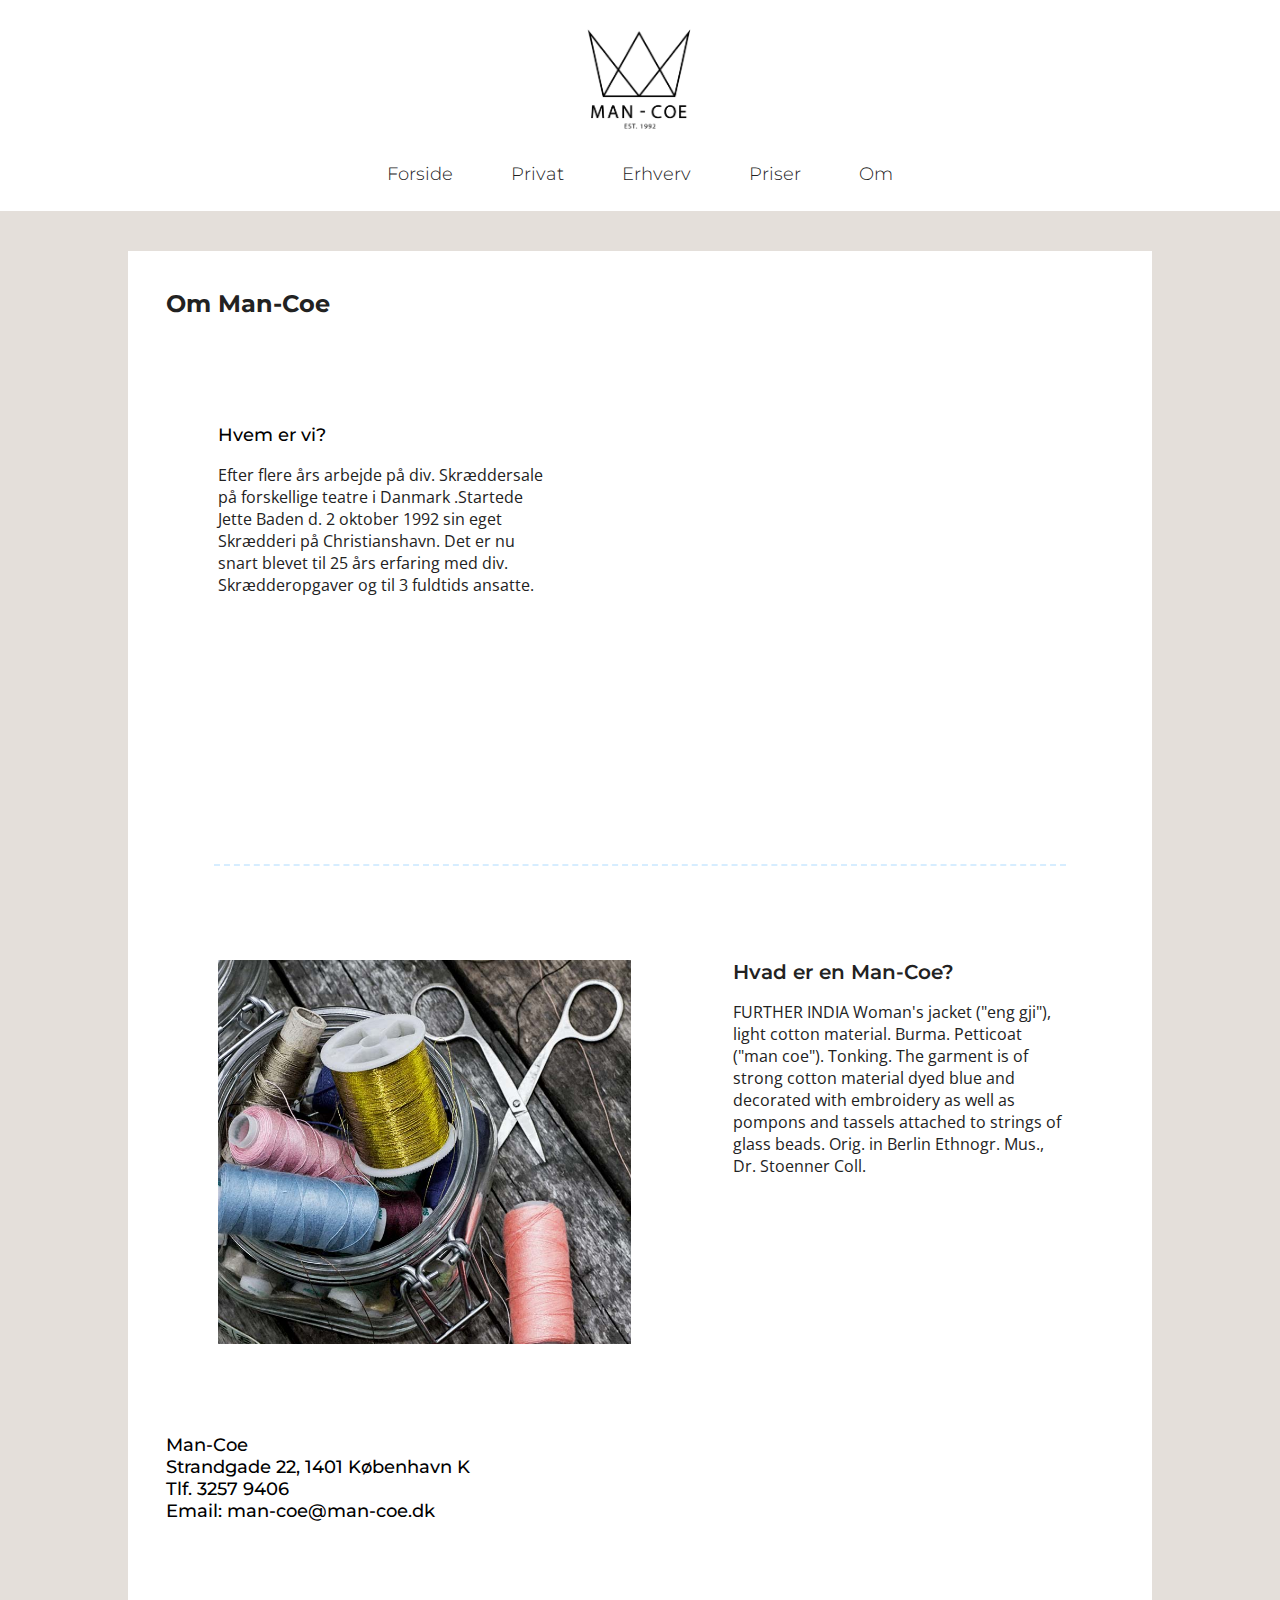
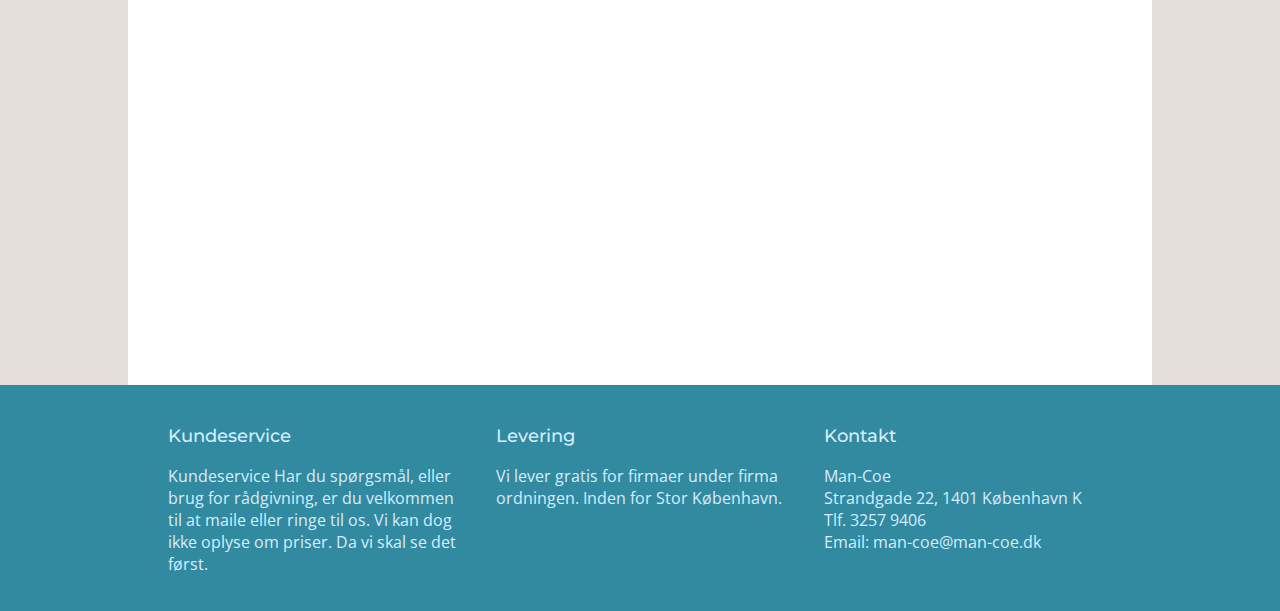
==== om-os.html @ 49dfde05 "Added robots, meta description" ====
<!DOCTYPE html>
<html lang="da">

<head>
    <meta charset="utf-8">
    <meta name="viewport" content="width=device-width, initial-scale=1.0">
    <meta name="robots" content="noindex, nofollow">
    <meta name="description" content="Man-Coe - Byens bedste skrædderi">
    <title>Man-Coe Skrædderi</title>
    <link rel="stylesheet" href="style.css">
    <link href="https://fonts.googleapis.com/css?family=Montserrat:300,300i,400,400i,500,500i,600,600i,700,700i" rel="stylesheet">
    <link href="https://fonts.googleapis.com/css?family=Open+Sans:400,400i,600,600i,700,700i,800,800i" rel="stylesheet">
</head>


<body>
    <header>
        <div class="logo">
            <a href="index.html"><img src="ikon.jpg" alt="Man-Coe" width="120vw"></a>
        </div>
        <nav>
            <a href="index.html">Forside</a>
            <a href="index.html">Privat</a>
            <a href="index.html">Erhverv</a>
            <a href="priser.html">Priser</a>
            <a href="om-os.html">Om</a>
        </nav>
    </header>
    <section id="before_content"></section>

    <section id="omcontent">
        <div class="boxcontainer_1">
            <h1>Om Man-Coe</h1>
        </div>
        <div class="boxcontainer_1">
            <div class="omtxt_1">
                <h3>Hvem er vi?</h3>
                <p>Efter flere års arbejde på div. Skræddersale på forskellige teatre i Danmark .Startede Jette Baden d. 2 oktober 1992 sin eget Skrædderi på Christianshavn. Det er nu snart blevet til 25 års erfaring med div. Skrædderopgaver og til 3 fuldtids ansatte.</p>
            </div>
            <div class="omimg_1"><iframe width="560" height="315" src="https://www.youtube.com/embed/gO3PtidBOhQ" frameborder="0" allowfullscreen></iframe></div>
            <div class="line">
                <hr>
            </div>

        </div>

        <div class="boxcontainer_2">
            <div class="omimg_2"></div>
            <div class="omtxt_2">
                <h2>Hvad er en Man-Coe?</h2>
                <p>FURTHER INDIA Woman's jacket ("eng gji"), light cotton material. Burma. Petticoat ("man coe"). Tonking. The garment is of strong cotton material dyed blue and decorated with embroidery as well as pompons and tassels attached to strings of glass beads. Orig. in Berlin Ethnogr. Mus., Dr. Stoenner Coll.</p>
            </div>


        </div>

        <div class="boxcontainer_3">
            <div class="omtxt_3">
                <h3>Man-Coe <br> Strandgade 22, 1401 København K <br> Tlf. 3257 9406 <br> Email: man-coe@man-coe.dk</h3>
            </div>
            <div class="map"><iframe src="https://www.google.com/maps/embed?pb=!1m18!1m12!1m3!1d2249.8731321265873!2d12.587482115796183!3d55.67380628053239!2m3!1f0!2f0!3f0!3m2!1i1024!2i768!4f13.1!3m3!1m2!1s0x4652533e860a59cd%3A0x6aed20529fa568bc!2sStrandgade+22%2C+1401+K%C3%B8benhavn+K!5e0!3m2!1sda!2sdk!4v1507808246568" width="100%" height="300vw" frameborder="0" style="border:0" allowfullscreen></iframe></div>



        </div>

        <div class="content_end"></div>
    </section>

    <footer>
        <div class="footer_flex">
            <div class="footer_column">
                <h3>Kundeservice</h3>
                <p>
                    Kundeservice Har du spørgsmål, eller brug for rådgivning, er du velkommen til at maile eller ringe til os. Vi kan dog ikke oplyse om priser. Da vi skal se det først.

                </p>
            </div>
            <div class="footer_column">
                <h3>Levering</h3>
                <p>
                    Vi lever gratis for firmaer under firma ordningen. Inden for Stor København.

                </p>
            </div>
            <div class="footer_column">
                <h3>Kontakt</h3>
                <p>
                    Man-Coe <br> Strandgade 22, 1401 København K <br> Tlf. 3257 9406 <br> Email: man-coe@man-coe.dk

                </p>
            </div>
        </div>
    </footer>

</body>

</html>
---- style.css ----
* {
        box-sizing: border-box;
    }

    body {
        margin: 0;
        font-size: 62.5%;
        font-family: 'Open Sans', sans-serif;
    }

    h1 {
        font-family: 'Montserrat', sans-serif;
        color: #222;
        font-size: 2.4em;
        font-weight: 700;
        margin-top: 0;
    }

    h2 {
        font-family: 'Montserrat', sans-serif;
        color: #222;
        font-size: 2.0em;
        font-weight: 600;
        margin-top: 0;
    }

    h3 {
        font-family: 'Montserrat', sans-serif;
        font-size: 1.8em;
        font-weight: 500;
        margin-top: 0;
    }

    p {
        font-family: 'Open Sans', sans-serif;
        font-size: 1.6em;
        font-weight: 400;
        margin-top: 0;
        color: #222;
    }

    .textcenter {
        /*        outline: 2px solid red;*/
        text-align: center;
        color: #fff;
        font-size: 3vw;
        font-weight: 500;
        text-shadow: 2px 2px 20px #000000;
    }

    .textcenter a {
        /*        outline: 2px solid red;*/
        text-align: center;
        color: #fff;
        font-size: 3vw;
        font-weight: 500;
        text-shadow: 2px 2px 20px #000000;
        text-decoration: none;
    }

    .logo {
        /*        background-image: url(ikon.jpg);*/
        background-position: center;
        background-repeat: no-repeat;
        background-size: contain;
        /*        position: relative;*/
        /*        width: 100vw;*/
        /*        height: 10vw;*/
        margin-bottom: 20px;
        margin-top: 20px;
        text-align: center;
    }

    nav a {
        padding: 0 20px;
    }

    header nav {
        font-size: 1.8em;
        font-weight: 300;
        text-align: center;
        word-spacing: 1vw;
        font-family: 'Montserrat', sans-serif;
        color: #222222;
        margin-bottom: 2vw;
    }

    header a {
        text-align: center;
        color: inherit;
        text-decoration: none;
    }

    header a:hover {
        color: #328aa0;
        /* PLACEHOLDER COLOR */
        text-decoration: none;
        cursor: pointer;
    }

    #content {
        background-color: #E4DFDA;
        width: 100vw;
    }

    #content_priser {
        background-color: #E4DFDA;
        width: 100vw;
    }

    .splash {
        background-image: url(splashimg.jpg);
        background-position: center;
        background-repeat: no-repeat;
        background-size: cover;
        position: relative;
        width: 100vw;
        height: 25vw;
    }

    .boxcontainer_0 {
        display: flex;
        flex-wrap: wrap;
        width: 80%;
        margin: 0 auto;
        padding-top: 20px;
        padding: 3vw;
        padding-bottom: 0;
        background-color: #fff;
    }

    .boxcontainer_1 {
        display: flex;
        flex-wrap: wrap;
        width: 80%;
        margin: 0 auto;
        background-color: #fff;
    }

    .boxcontainer_2 {
        display: flex;
        flex-wrap: wrap;
        width: 80%;
        margin: 0 auto;
        background-color: #fff;
    }

    .boxcontainer_3 {
        display: flex;
        flex-wrap: wrap;
        width: 80%;
        margin: 0 auto;
        background-color: #fff;
    }

    .boxcontainer_1,
    .boxcontainer_2,
    .boxcontainer_3 {
        padding: 3vw;
        padding-bottom: 0;
    }

    .box_0,
    .box_1,
    .box_2,
    .box_3,
    .box_4,
    .box_5 {
        background-position: center;
        background-repeat: no-repeat;
        background-size: cover;
        flex-basis: 250px;
        flex-grow: 1;
        margin-top: 0vw;
        margin-bottom: 0vw;
        margin-left: 2vw;
        margin-right: 2vw;
        height: 25vw;
    }

    .box_0 {
        background-image: url(splashimg.jpg);
        margin-top: 2vw;
    }

    .box_0_overlay_white {
        background-color: rgba(255, 255, 255, 0.1);
    }

    .box_overlay_white {
        background-color: rgba(255, 255, 255, 0.3);
    }

    .box_overlay_white:hover {
        background-color: rgba(255, 255, 255, 0.2);
    }

    .box_1 {
        background-image: url(privat2.jpg);
    }

    .box_2 {
        background-image: url(erhverv.jpg);
    }

    .box_3 {
        background-image: url(stockimg2.jpg);
    }

    .box_4 {
        background-image: url(stockimg4.jpg);
    }

    .box_5 {
        background-image: url(jette-baden.png);
    }

    .parent {
        display: flex;
        flex-direction: column;
        justify-content: center;
        height: 100%;
    }

    .inner {
        display: flex;
        flex-direction: column;
        justify-content: center;
        height: 100%;
    }

    .splashtxt {
        /*        outline: 2px solid red;*/
        text-align: center;
        font-size: 4vw;
        font-weight: 500;
        text-shadow: 2px 2px 20px #000000;
    }

    #before_content {
        background-color: #E4DFDA;
        width: 100vw;
        height: 40px;
    }

    .content_end {
        height: 40px;
        width: 80%;
        margin: 0 auto;
        background-color: #fff;
    }

    #before_footer {
        background-color: #E4DFDA;
        width: 100vw;
        height: 40px;
    }
    /*
    .before_footer_div {
        height: 100px;
        width: 80%;
        margin: 0 auto;
        background-color: #fff;
    }
*/

    .footer_column h3 {
        color: #D6EDFF;
    }

    .footer_column p {
        color: #D6EDFF;
    }

    footer {
        margin: 0 auto;
        background-color: #328AA0;
    }

    .footer_flex {
        display: flex;
        flex-direction: row;
        flex-wrap: wrap;
        width: 80%;
        margin: 0 auto;
        padding: 20px 20px;
    }

    .footer_column {
        flex-basis: 200px;
        flex-grow: 1;
        margin: 0px 20px;
        margin-top: 20px;
        padding: 0;
    }

    hr {
        border: none;
        border-top: 2px dashed;
        color: #D6EDFF;
        height: 1px;
        width: 100%;
    }

    .line {
        width: 90%;
        margin: 0 auto;
    }
    /********** KUN FOR OM OS SIDEN **********/

    #omcontent {
        background-color: #E4DFDA;
        width: 100vw;
    }

    #omcontent .boxcontainer_1 {
        display: flex;
        flex-wrap: wrap;
    }

    #omcontent .omtxt_1 {
        flex-grow: 1;
        flex-basis: 300px;
        margin: 4vw;
    }

    #omcontent p {}

    #omcontent .omimg_1 {
        flex-basis: 200;
        flex-grow: 1;
        height: 30vw;
        width: 30vw;
        margin: 4vw;
        position: relative;
    }

    #omcontent .omimg_1 iframe {
        position: absolute;
        width: 100%!important;
        height: 100%!important;
        margin: 0;
        padding: 0;
    }

    #omcontent .omimg_2 {
        background-image: url(stockimg7.jpg);
        flex-basis: 300;
        flex-grow: 1;
        background-position: center;
        background-repeat: no-repeat;
        background-size: cover;
        height: 30vw;
        width: 30vw;
        margin: 4vw;
    }

    #omcontent .omtxt_2 {
        flex-grow: 1;
        flex-basis: 300px;
        margin: 4vw;
        font-size: 1.em;
    }

    #omcontent .boxcontainer_3 {
        display: flex;
        flex-wrap: wrap;
    }

    #omcontent .omtxt_3 {
        flex-grow: 1;
        flex-basis: 100;
        font-size: 1.em;
    }

    #omcontent .map {
        flex-basis: 100;
        flex-grow: 1;
        width: 100%;
        margin: 4vw;
    }
    /********** KUN FOR PRISER SIDEN **********/

    #content_priser .boxcontainer_1 {
        display: flex;
        flex-wrap: wrap;
        width: 80%;
        margin: 0 auto;
        background-color: #fff;
        padding: 40px;
        padding-bottom: 0;
    }

    .accordion {
        flex-basis: 400px;
        flex-grow: 1;
        /*    margin-left: 40px;*/
        /*    margin-right: 40px;*/
        padding-left: 40px;
        padding-right: 40px;
        margin-top: 20px;
        margin-bottom: 20px;
        font-family: 'Open Sans', sans-serif;
        font-size: 1.4em;
        font-weight: 400;
        margin-top: 0;
    }

    button.accordion {
        background-color: #EDB179;
        color: #444;
        cursor: pointer;
        padding: 18px;
        width: 100%;
        border: none;
        text-align: left;
        outline: none;
        font-size: 15px;
        transition: 0.4s;
    }

    button.accordion.active,
    button.accordion:hover {
        background-color: #D6EDFF;
    }

    button.accordion:after {
        content: '\002B';
        color: #777;
        font-weight: bold;
        float: right;
        margin-left: 5px;
    }

    button.accordion.active:after {
        content: "\2212";
    }

    div.panel {
        padding: 0 18px;
        background-color: white;
        max-height: 0;
        overflow: hidden;
        transition: max-height 0.2s ease-out;
    }
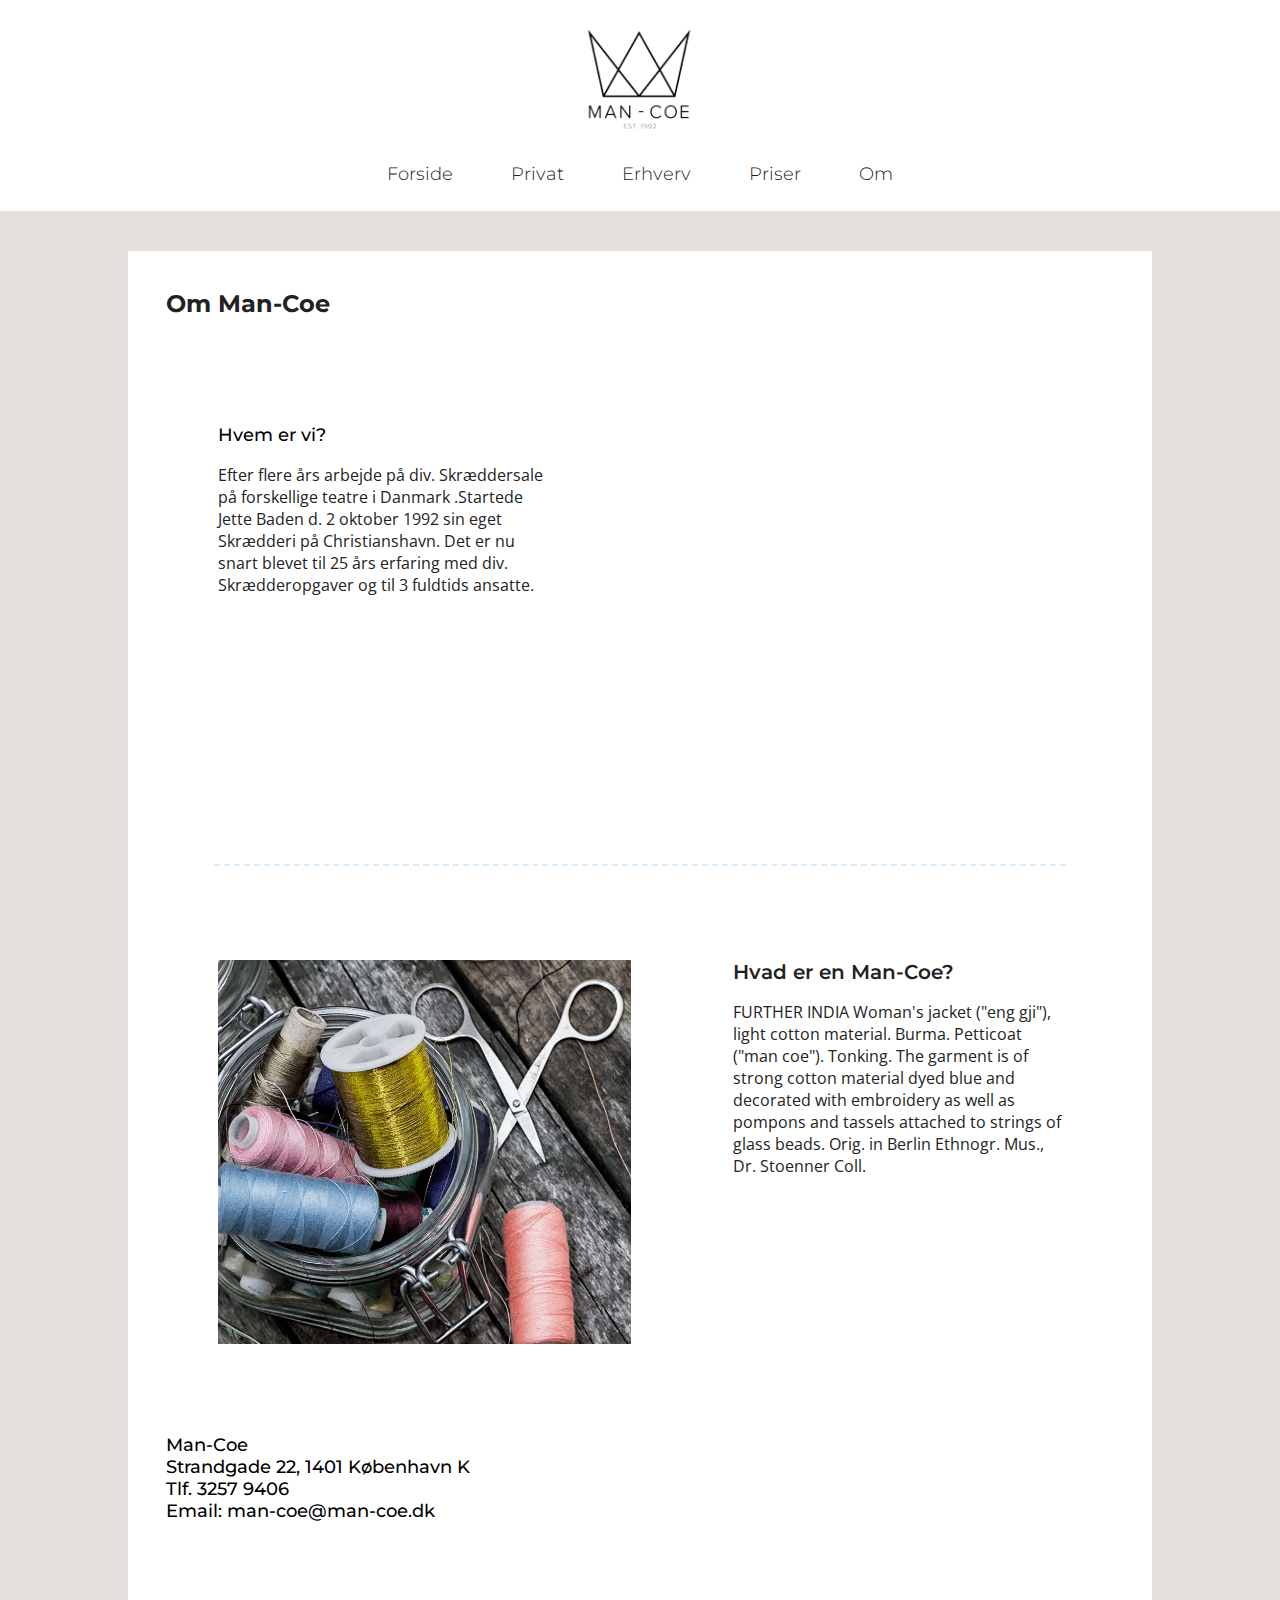
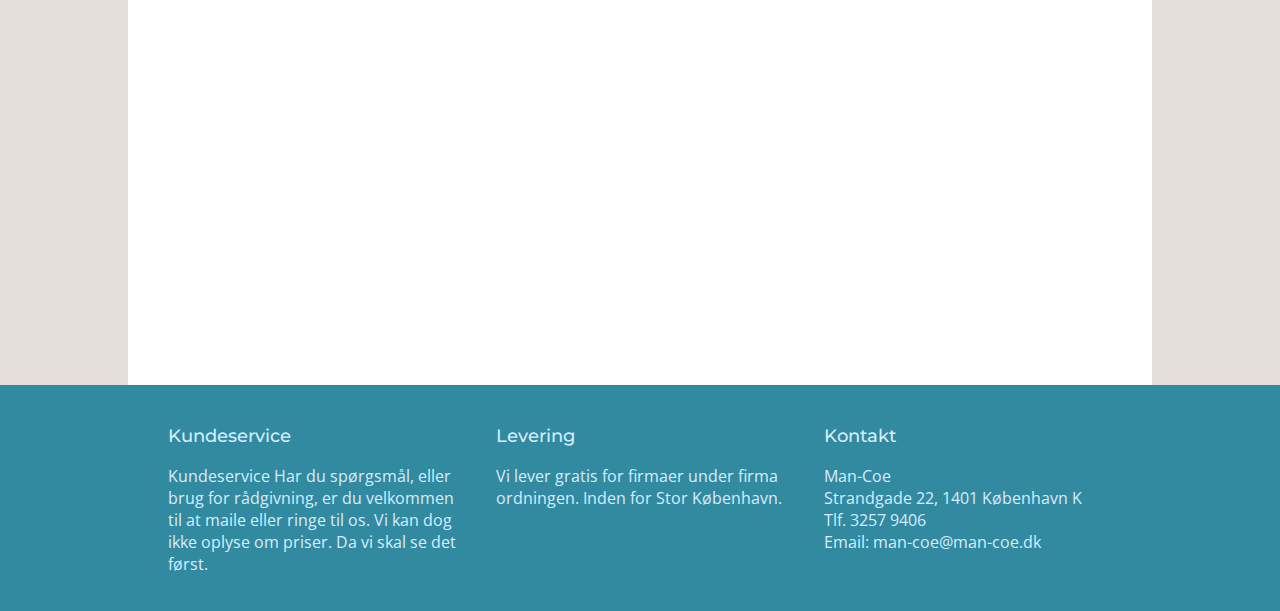
==== commit f911bd9b: "added img folder etc." ====
--- a/om-os.html
+++ b/om-os.html
@@ -16,7 +16,7 @@
 <body>
     <header>
         <div class="logo">
-            <a href="index.html"><img src="ikon.jpg" alt="Man-Coe" width="120vw"></a>
+            <a href="index.html"><img src="img/man-coe-logo.png" alt="Man-Coe" width="120vw"></a>
         </div>
         <nav>
             <a href="index.html">Forside</a>
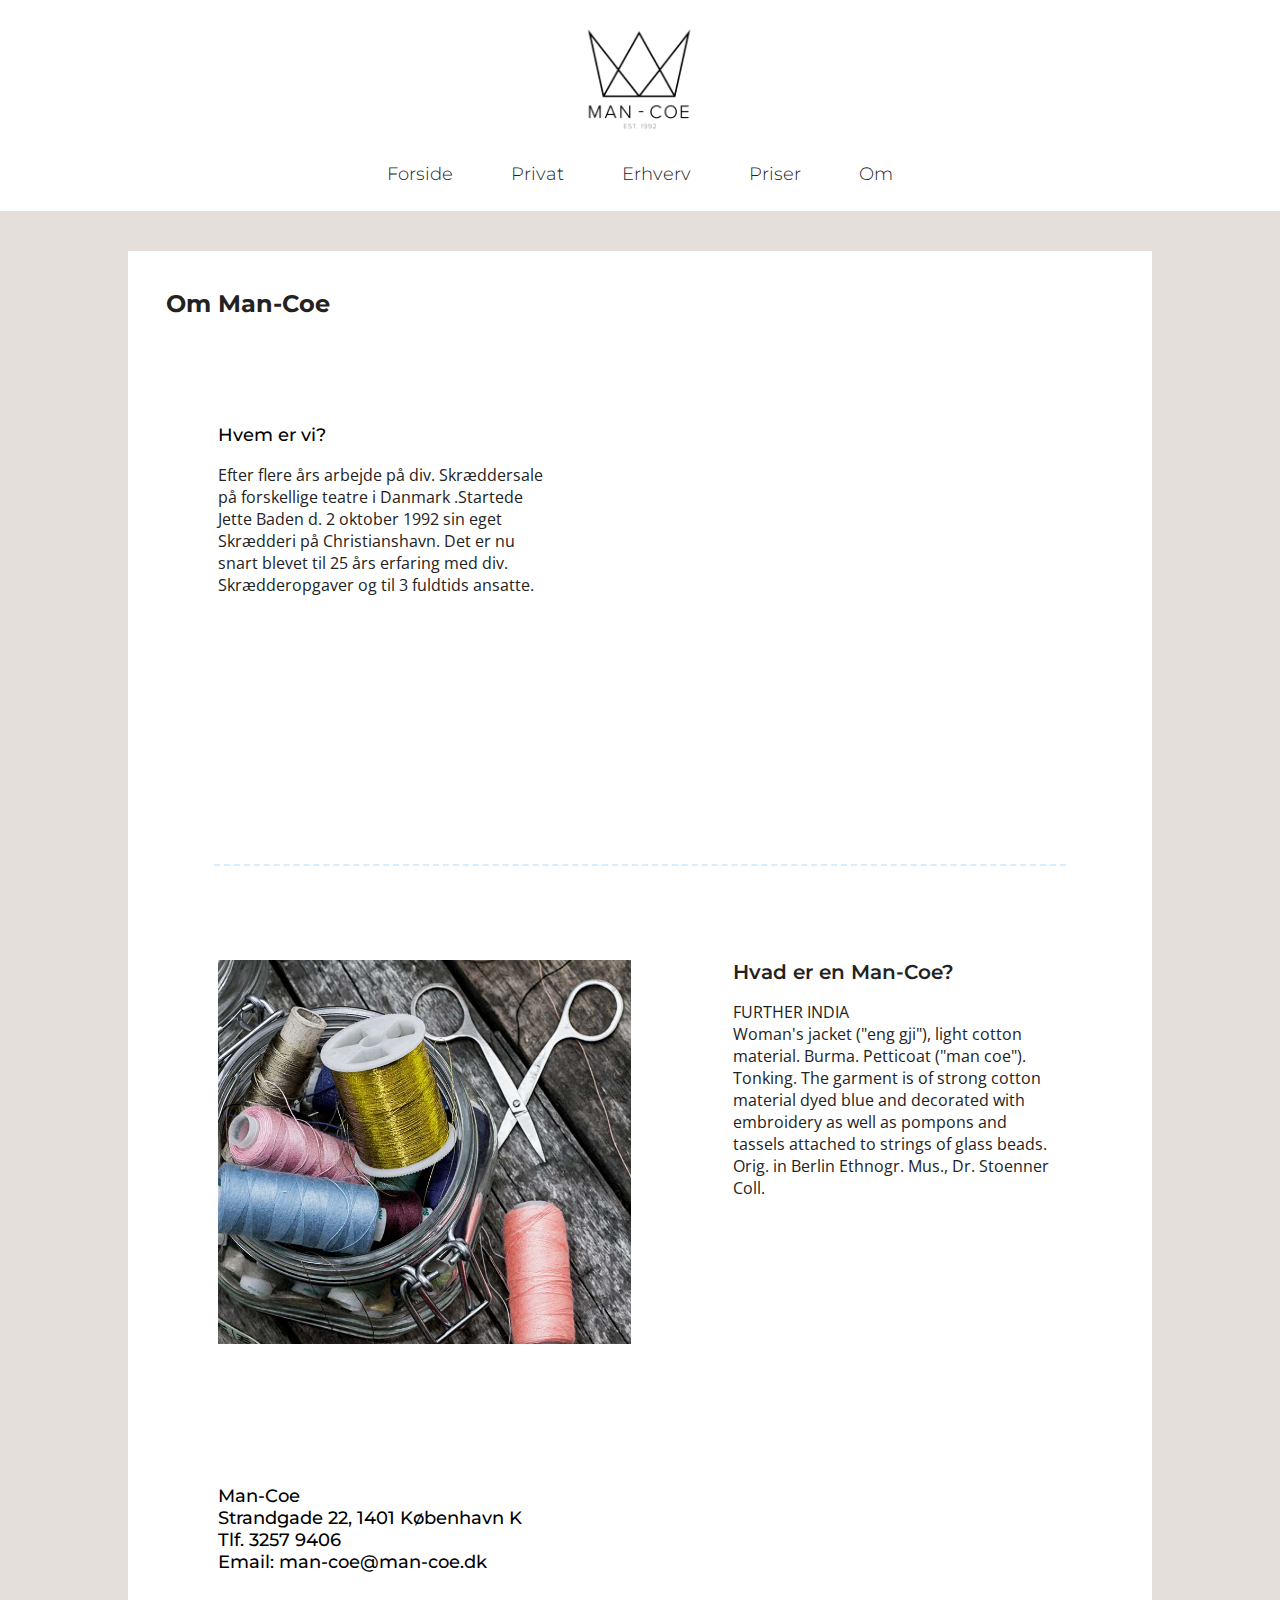
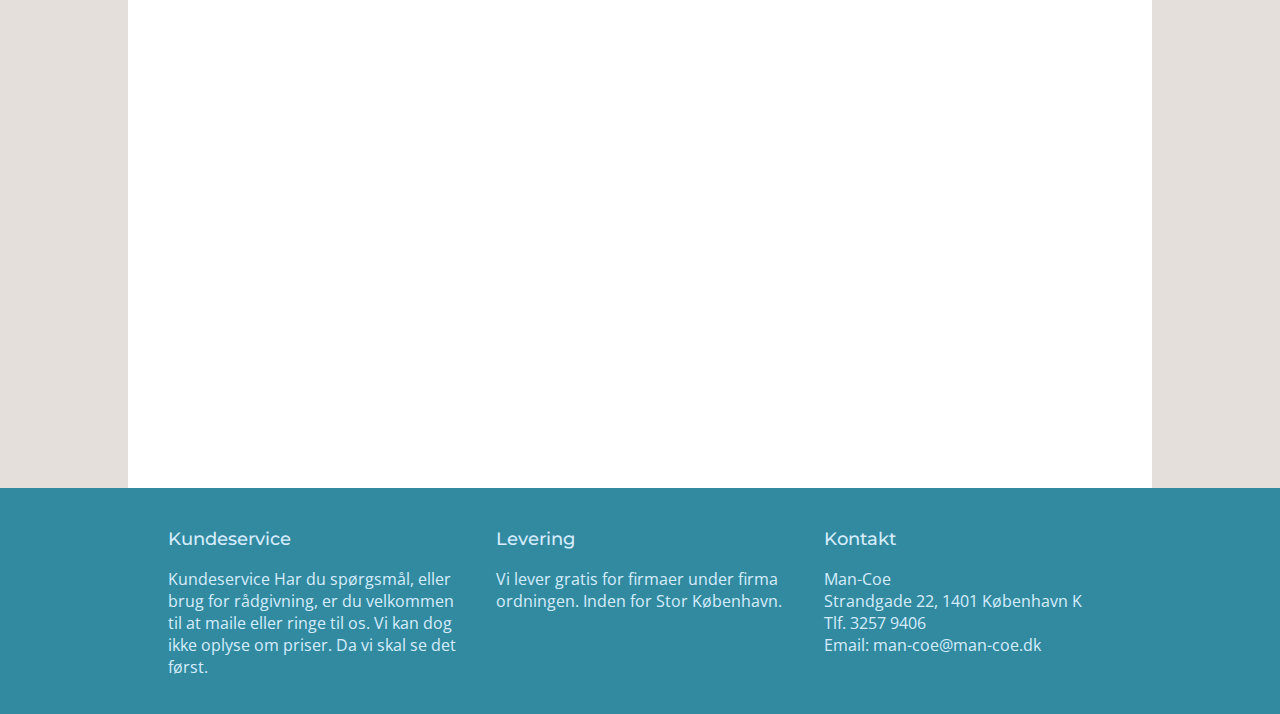
==== commit ebb26ebb: "Merge remote-tracking branch 'origin/master'" ====
--- a/om-os.html
+++ b/om-os.html
@@ -48,7 +48,7 @@
             <div class="omimg_2"></div>
             <div class="omtxt_2">
                 <h2>Hvad er en Man-Coe?</h2>
-                <p>FURTHER INDIA Woman's jacket ("eng gji"), light cotton material. Burma. Petticoat ("man coe"). Tonking. The garment is of strong cotton material dyed blue and decorated with embroidery as well as pompons and tassels attached to strings of glass beads. Orig. in Berlin Ethnogr. Mus., Dr. Stoenner Coll.</p>
+                <p>FURTHER INDIA <br> Woman's jacket ("eng gji"), light cotton material. Burma. Petticoat ("man coe"). Tonking. The garment is of strong cotton material dyed blue and decorated with embroidery as well as pompons and tassels attached to strings of glass beads. Orig. in Berlin Ethnogr. Mus., Dr. Stoenner Coll.</p>
             </div>
 
 
--- a/style.css
+++ b/style.css
@@ -46,6 +46,7 @@
         font-size: 3vw;
         font-weight: 500;
         text-shadow: 2px 2px 20px #000000;
+        margin: 0;
     }
 
     .textcenter a {
@@ -56,6 +57,7 @@
         font-weight: 500;
         text-shadow: 2px 2px 20px #000000;
         text-decoration: none;
+        margin: 0;
     }
 
     .logo {
@@ -109,7 +111,7 @@
     }
 
     .splash {
-        background-image: url(splashimg.jpg);
+        background-image: url(img/splashimg.jpg);
         background-position: center;
         background-repeat: no-repeat;
         background-size: cover;
@@ -179,7 +181,7 @@
     }
 
     .box_0 {
-        background-image: url(splashimg.jpg);
+        background-image: url(img/splashimg.jpg);
         margin-top: 2vw;
     }
 
@@ -199,20 +201,27 @@
         background-image: url(privat2.jpg);
     }
 
+    @media screen and (max-width:756px) {
+        .box_1,
+        .box_4 {
+            margin-bottom: 3vw;
+        }
+    }
+
     .box_2 {
-        background-image: url(erhverv.jpg);
+        background-image: url(img/erhverv.jpg);
     }
 
     .box_3 {
-        background-image: url(stockimg2.jpg);
+        background-image: url(img/stockimg2.jpg);
     }
 
     .box_4 {
-        background-image: url(stockimg4.jpg);
+        background-image: url(img/stockimg4.jpg);
     }
 
     .box_5 {
-        background-image: url(jette-baden.png);
+        background-image: url(img/jette-baden.jpg);
     }
 
     .parent {
@@ -255,6 +264,7 @@
         width: 100vw;
         height: 40px;
     }
+
     /*
     .before_footer_div {
         height: 100px;
@@ -306,6 +316,7 @@
         width: 90%;
         margin: 0 auto;
     }
+
     /********** KUN FOR OM OS SIDEN **********/
 
     #omcontent {
@@ -344,7 +355,7 @@
     }
 
     #omcontent .omimg_2 {
-        background-image: url(stockimg7.jpg);
+        background-image: url(img/stockimg7.jpg);
         flex-basis: 300;
         flex-grow: 1;
         background-position: center;
@@ -370,6 +381,7 @@
     #omcontent .omtxt_3 {
         flex-grow: 1;
         flex-basis: 100;
+        margin: 4vw;
         font-size: 1.em;
     }
 
@@ -379,6 +391,7 @@
         width: 100%;
         margin: 4vw;
     }
+
     /********** KUN FOR PRISER SIDEN **********/
 
     #content_priser .boxcontainer_1 {
@@ -389,6 +402,18 @@
         background-color: #fff;
         padding: 40px;
         padding-bottom: 0;
+    }
+
+    @media screen and (max-width:447px) {
+        #content_priser .boxcontainer_1 {
+            padding: 0;
+        }
+    }
+
+    @media screen and (max-width:447px) {
+        #content_priser .before_accord {
+            margin: 3vw;
+        }
     }
 
     .accordion {
@@ -407,7 +432,7 @@
     }
 
     button.accordion {
-        background-color: #EDB179;
+        background-color: #e6f4ff;
         color: #444;
         cursor: pointer;
         padding: 18px;
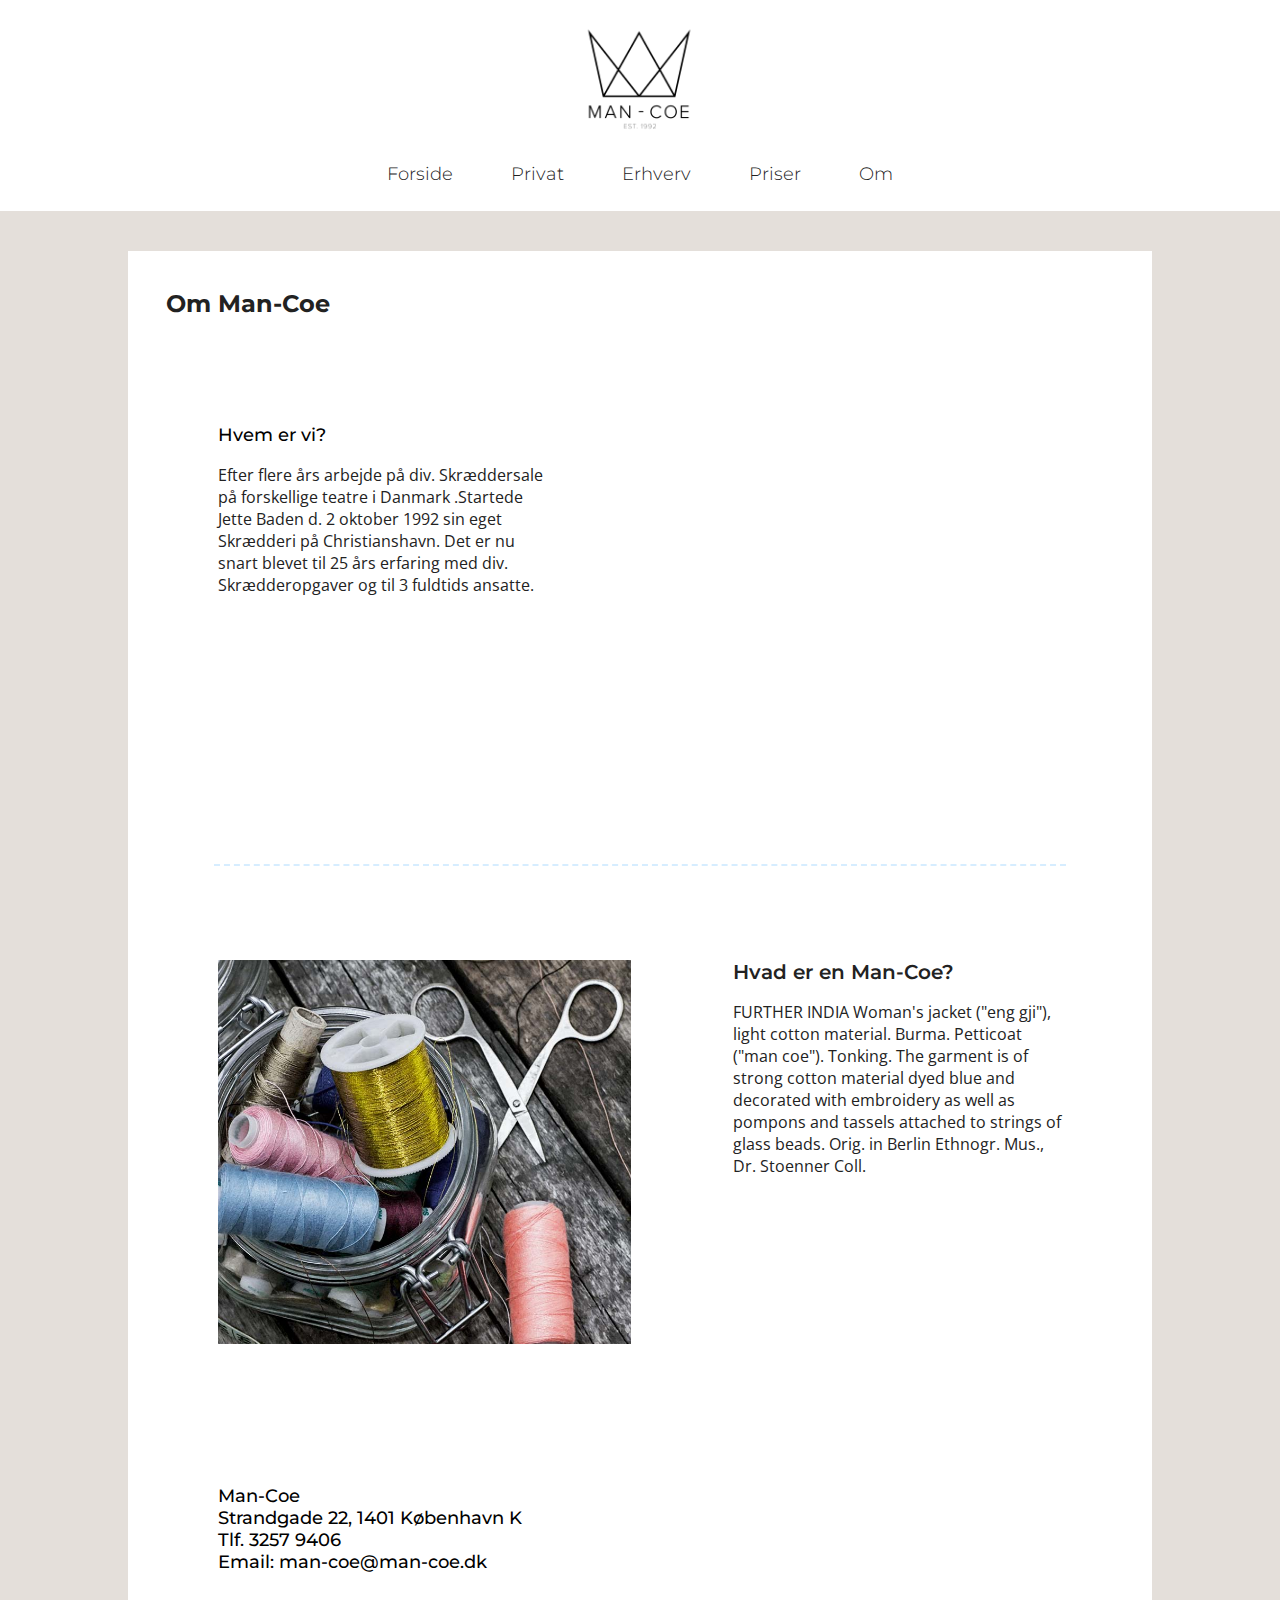
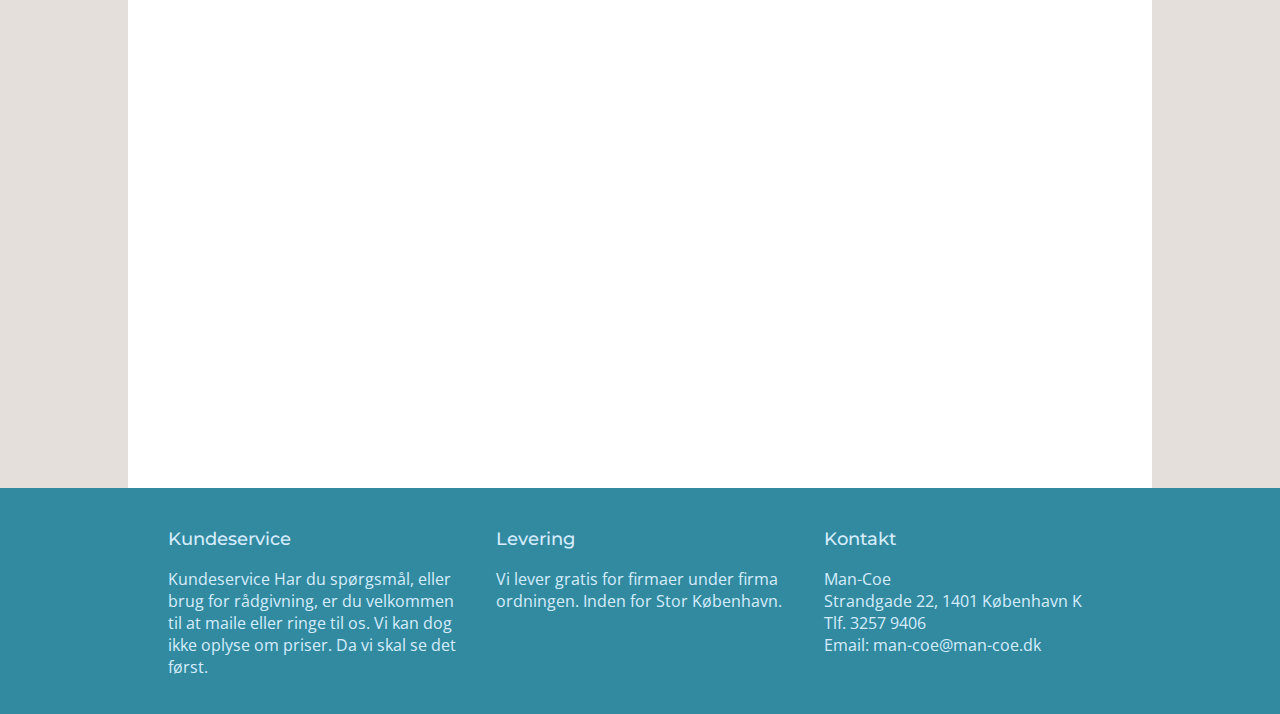
==== commit 46c09a39: "Merge remote-tracking branch 'origin/master'" ====
--- a/om-os.html
+++ b/om-os.html
@@ -48,7 +48,7 @@
             <div class="omimg_2"></div>
             <div class="omtxt_2">
                 <h2>Hvad er en Man-Coe?</h2>
-                <p>FURTHER INDIA <br> Woman's jacket ("eng gji"), light cotton material. Burma. Petticoat ("man coe"). Tonking. The garment is of strong cotton material dyed blue and decorated with embroidery as well as pompons and tassels attached to strings of glass beads. Orig. in Berlin Ethnogr. Mus., Dr. Stoenner Coll.</p>
+                <p>FURTHER INDIA Woman's jacket ("eng gji"), light cotton material. Burma. Petticoat ("man coe"). Tonking. The garment is of strong cotton material dyed blue and decorated with embroidery as well as pompons and tassels attached to strings of glass beads. Orig. in Berlin Ethnogr. Mus., Dr. Stoenner Coll.</p>
             </div>
 
 
--- a/style.css
+++ b/style.css
@@ -46,7 +46,6 @@
         font-size: 3vw;
         font-weight: 500;
         text-shadow: 2px 2px 20px #000000;
-        margin: 0;
     }
 
     .textcenter a {
@@ -57,7 +56,6 @@
         font-weight: 500;
         text-shadow: 2px 2px 20px #000000;
         text-decoration: none;
-        margin: 0;
     }
 
     .logo {
@@ -432,7 +430,7 @@
     }
 
     button.accordion {
-        background-color: #e6f4ff;
+        background-color: #EDB179;
         color: #444;
         cursor: pointer;
         padding: 18px;
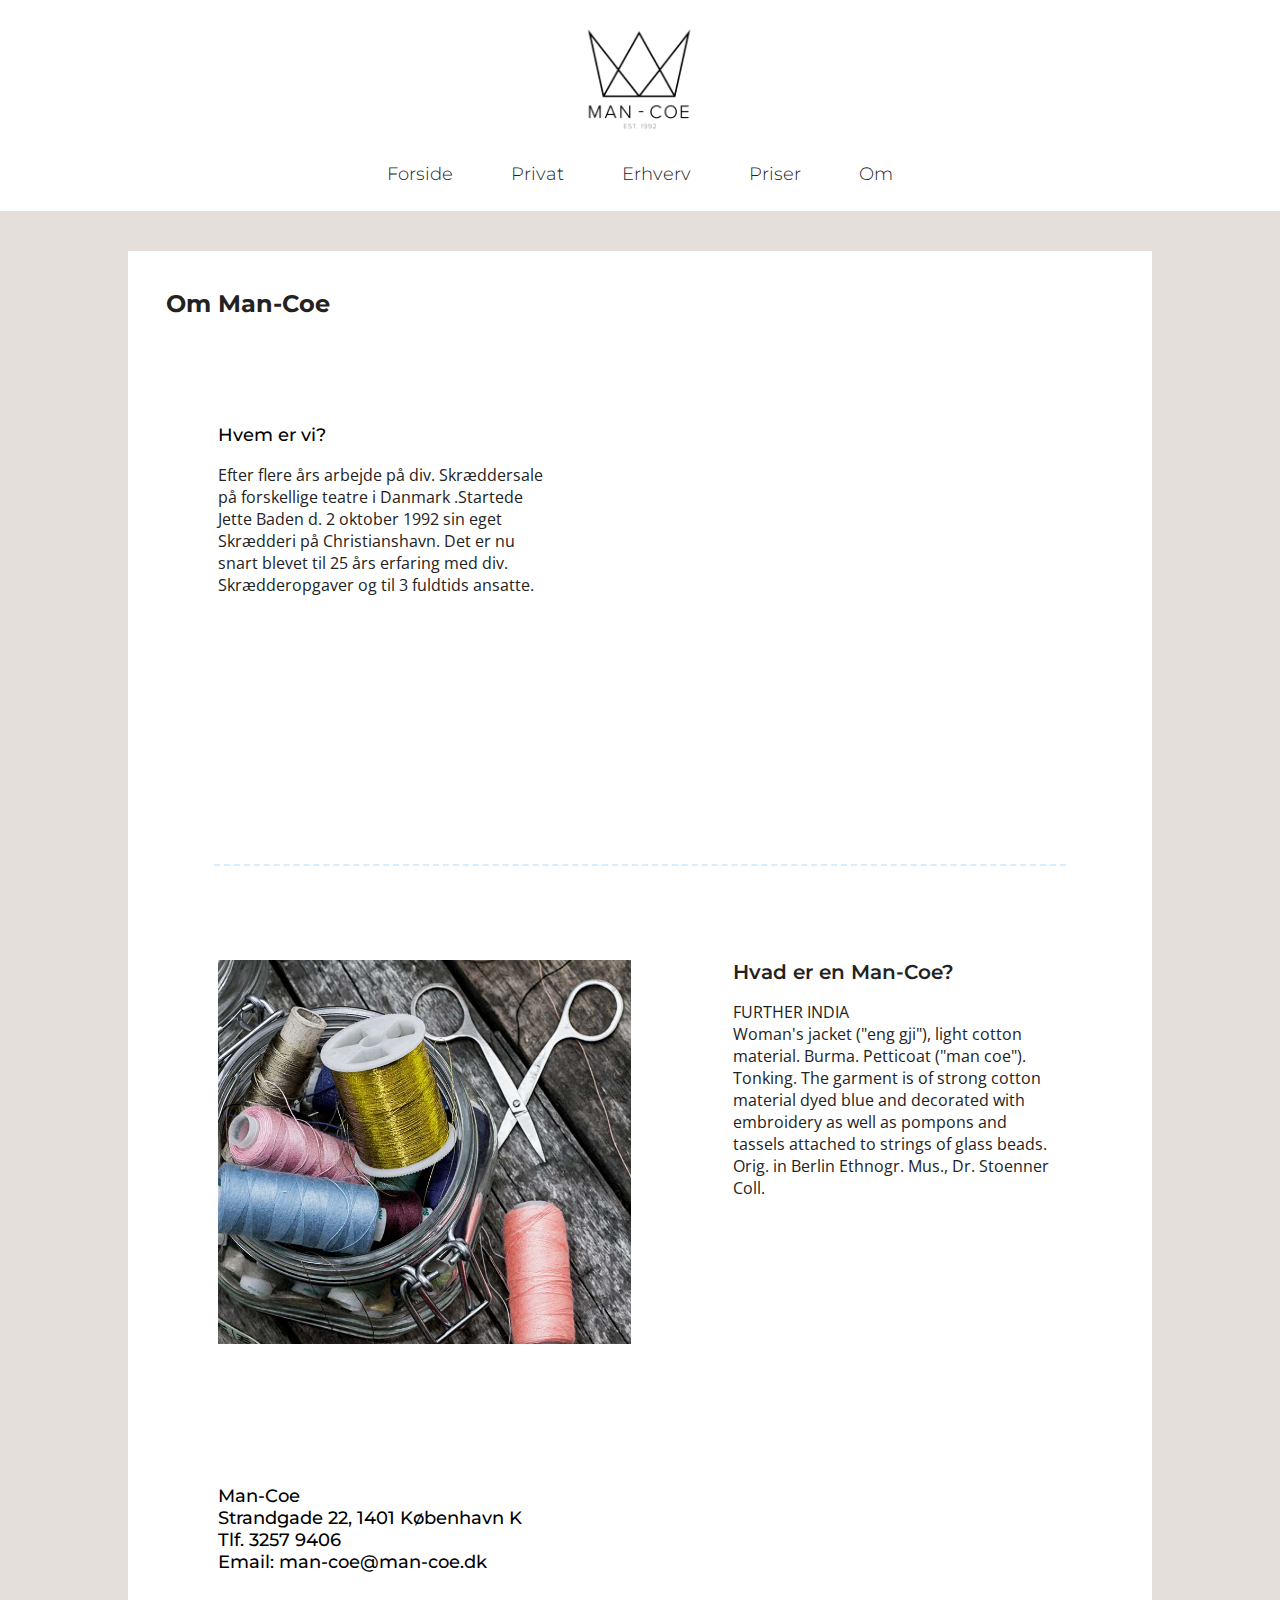
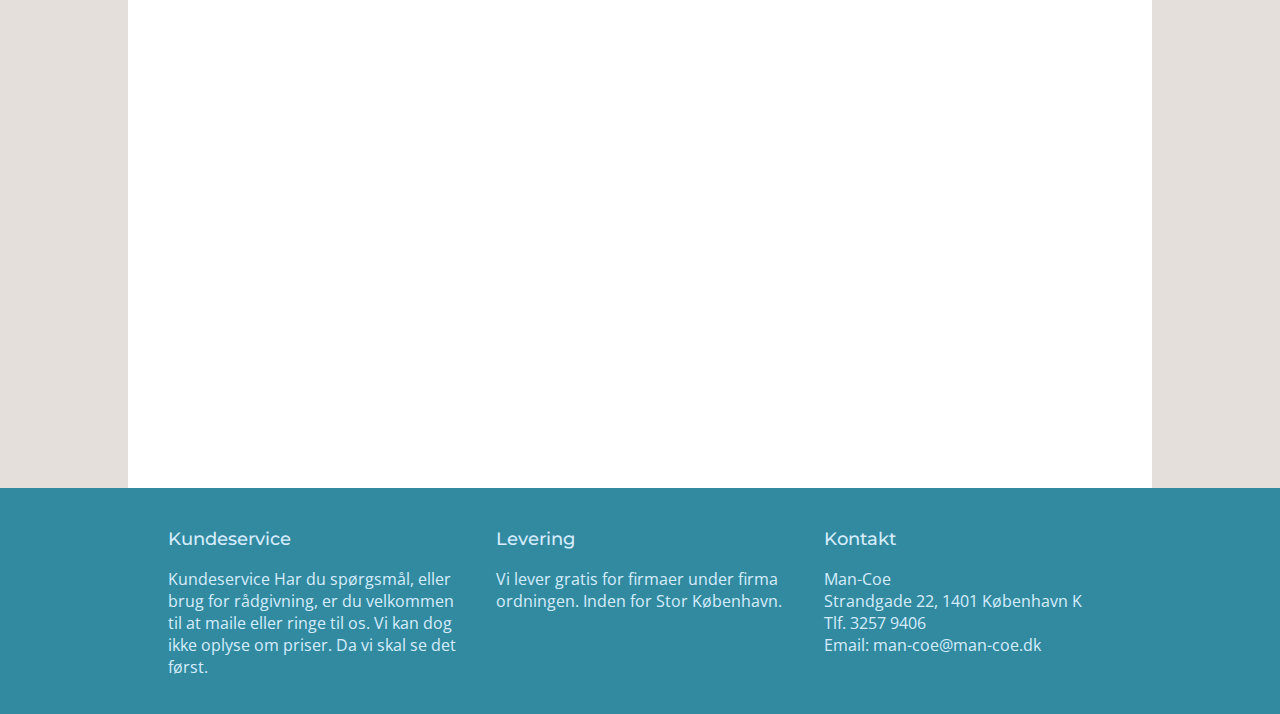
==== commit 8a251ff5: "om os tekst red" ====
--- a/om-os.html
+++ b/om-os.html
@@ -48,7 +48,7 @@
             <div class="omimg_2"></div>
             <div class="omtxt_2">
                 <h2>Hvad er en Man-Coe?</h2>
-                <p>FURTHER INDIA Woman's jacket ("eng gji"), light cotton material. Burma. Petticoat ("man coe"). Tonking. The garment is of strong cotton material dyed blue and decorated with embroidery as well as pompons and tassels attached to strings of glass beads. Orig. in Berlin Ethnogr. Mus., Dr. Stoenner Coll.</p>
+                <p>FURTHER INDIA <br> Woman's jacket ("eng gji"), light cotton material. Burma. Petticoat ("man coe"). Tonking. The garment is of strong cotton material dyed blue and decorated with embroidery as well as pompons and tassels attached to strings of glass beads. Orig. in Berlin Ethnogr. Mus., Dr. Stoenner Coll.</p>
             </div>
 
 
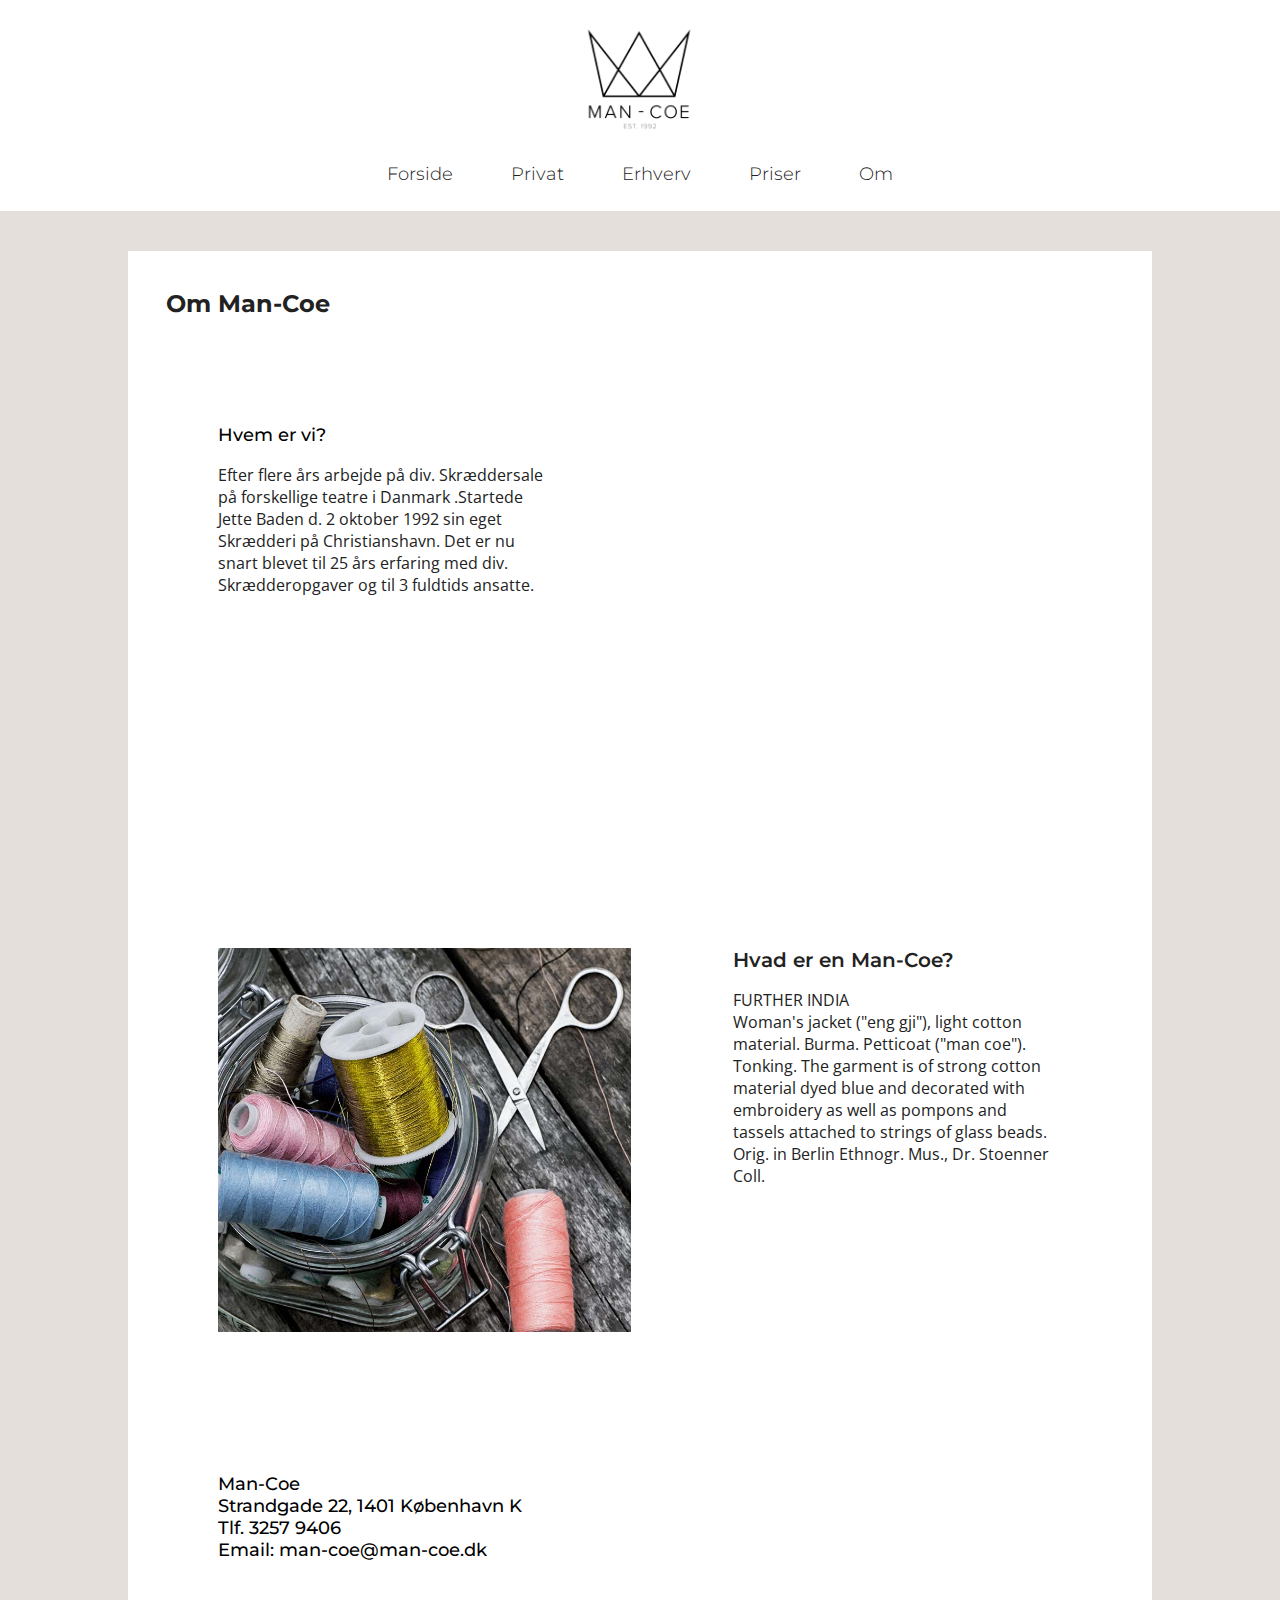
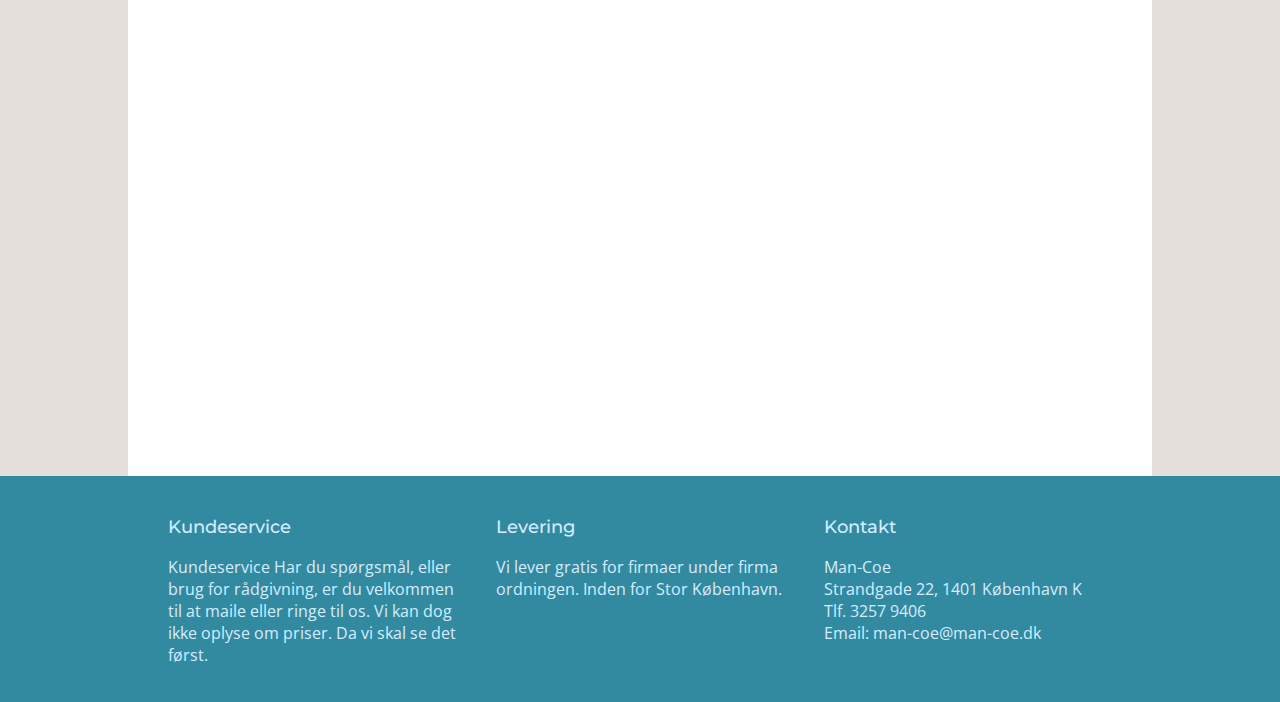
==== commit 971ef9e6: "fjernet stiblet linje" ====
--- a/om-os.html
+++ b/om-os.html
@@ -38,9 +38,7 @@
                 <p>Efter flere års arbejde på div. Skræddersale på forskellige teatre i Danmark .Startede Jette Baden d. 2 oktober 1992 sin eget Skrædderi på Christianshavn. Det er nu snart blevet til 25 års erfaring med div. Skrædderopgaver og til 3 fuldtids ansatte.</p>
             </div>
             <div class="omimg_1"><iframe width="560" height="315" src="https://www.youtube.com/embed/gO3PtidBOhQ" frameborder="0" allowfullscreen></iframe></div>
-            <div class="line">
-                <hr>
-            </div>
+
 
         </div>
 
--- a/style.css
+++ b/style.css
@@ -46,6 +46,7 @@
         font-size: 3vw;
         font-weight: 500;
         text-shadow: 2px 2px 20px #000000;
+        margin: 0;
     }
 
     .textcenter a {
@@ -56,6 +57,7 @@
         font-weight: 500;
         text-shadow: 2px 2px 20px #000000;
         text-decoration: none;
+        margin: 0;
     }
 
     .logo {
@@ -430,7 +432,7 @@
     }
 
     button.accordion {
-        background-color: #EDB179;
+        background-color: #e6f4ff;
         color: #444;
         cursor: pointer;
         padding: 18px;
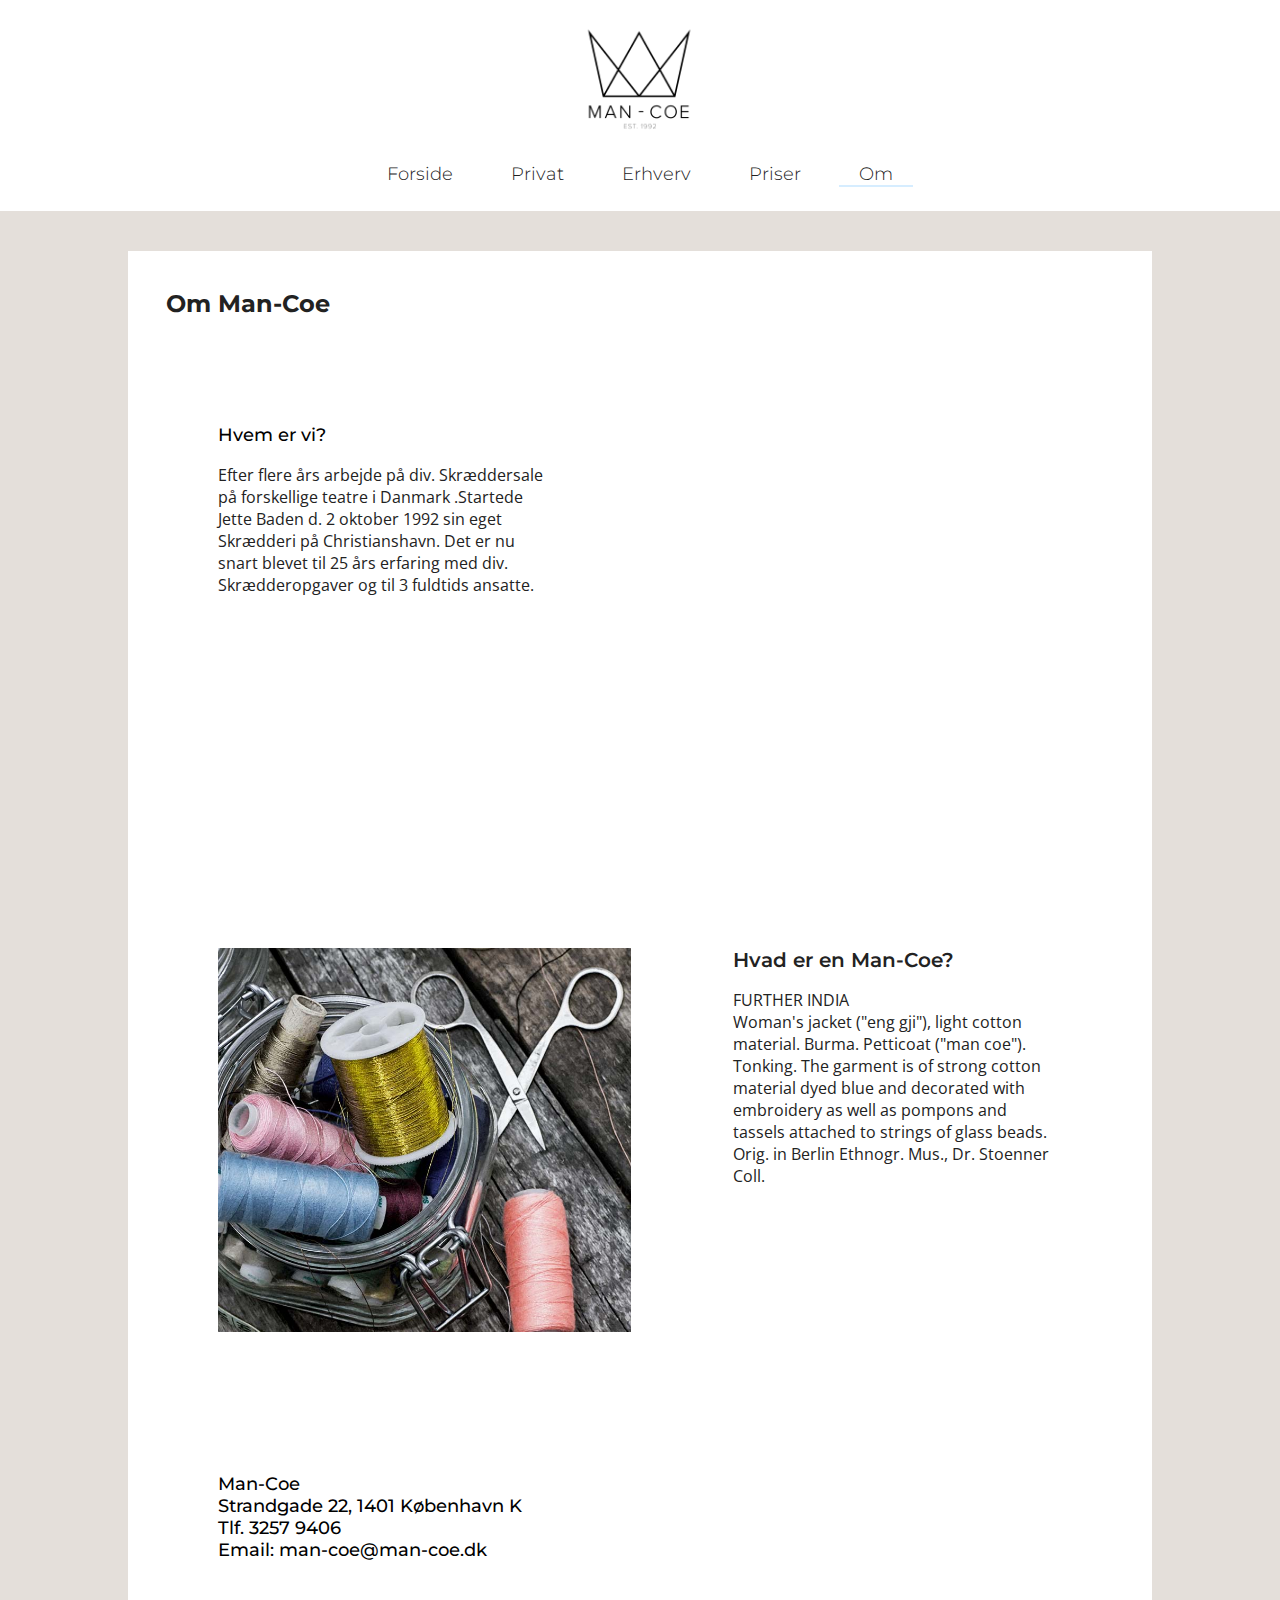
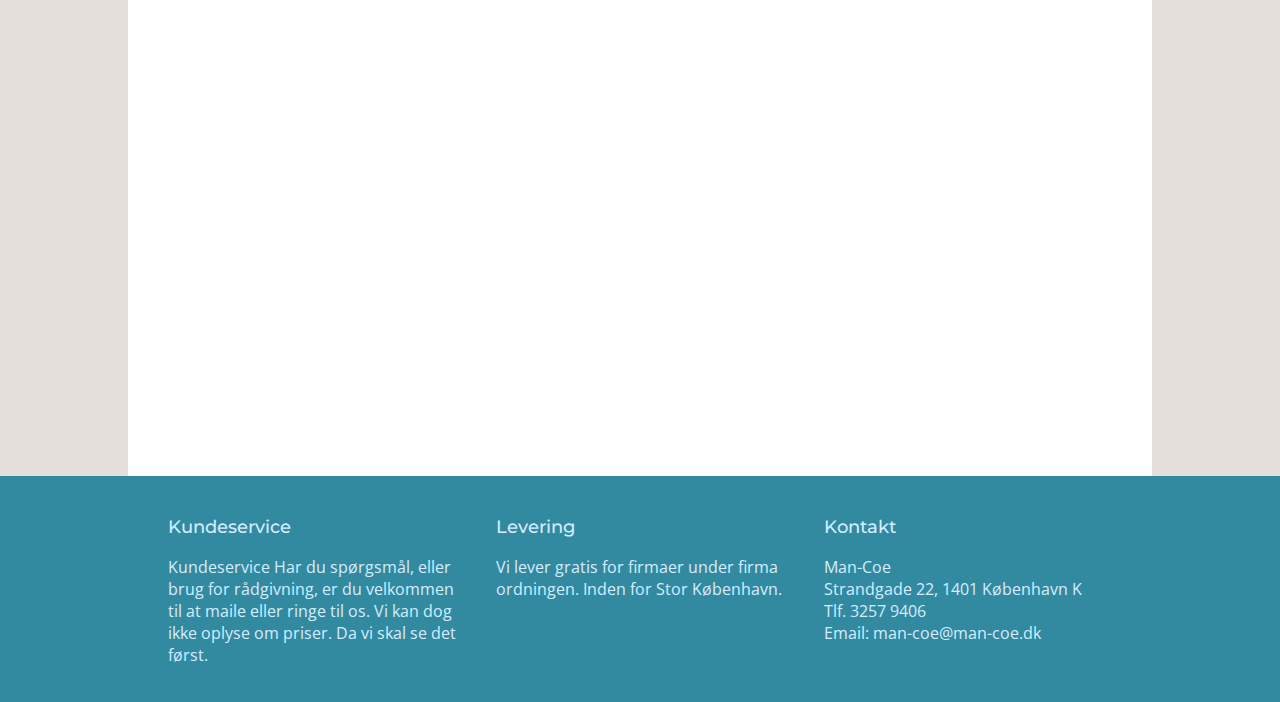
==== commit b15482df: "add page indicator" ====
--- a/om-os.html
+++ b/om-os.html
@@ -18,13 +18,15 @@
         <div class="logo">
             <a href="index.html"><img src="img/man-coe-logo.png" alt="Man-Coe" width="120vw"></a>
         </div>
+
         <nav>
             <a href="index.html">Forside</a>
             <a href="index.html">Privat</a>
             <a href="index.html">Erhverv</a>
             <a href="priser.html">Priser</a>
-            <a href="om-os.html">Om</a>
+            <a class="active" href="om-os.html">Om</a>
         </nav>
+
     </header>
     <section id="before_content"></section>
 
--- a/style.css
+++ b/style.css
@@ -56,6 +56,25 @@
         font-size: 3vw;
         font-weight: 500;
         text-shadow: 2px 2px 20px #000000;
+        text-decoration: none;
+        margin: 0;
+    }
+
+    .textcenter_manchet {
+        /*        outline: 2px solid red;*/
+        text-align: center;
+        color: #fff;
+        letter-spacing: 0.2vw;
+        font-size: 1.8vw;
+        font-weight: 300;
+        text-shadow: 2px 2px 20px #000000;
+        margin: 0;
+    }
+
+    .textcenter_manchet a {
+        /*        outline: 2px solid red;*/
+        text-align: center;
+        color: #fff;
         text-decoration: none;
         margin: 0;
     }
@@ -73,6 +92,19 @@
         text-align: center;
     }
 
+    .navcontainer a:link,
+    #navlist a:visited {
+        color: red;
+        text-decoration: none;
+    }
+
+    nav a.active {
+        border: 0;
+        border-bottom: 2px;
+        border-style: solid;
+        border-color: #D6EDFF;
+    }
+
     nav a {
         padding: 0 20px;
     }
@@ -198,7 +230,7 @@
     }
 
     .box_1 {
-        background-image: url(privat2.jpg);
+        background-image: url(img/privat2.jpg);
     }
 
     @media screen and (max-width:756px) {
@@ -264,7 +296,6 @@
         width: 100vw;
         height: 40px;
     }
-
     /*
     .before_footer_div {
         height: 100px;
@@ -311,12 +342,6 @@
         height: 1px;
         width: 100%;
     }
-
-    .line {
-        width: 90%;
-        margin: 0 auto;
-    }
-
     /********** KUN FOR OM OS SIDEN **********/
 
     #omcontent {
@@ -391,7 +416,6 @@
         width: 100%;
         margin: 4vw;
     }
-
     /********** KUN FOR PRISER SIDEN **********/
 
     #content_priser .boxcontainer_1 {
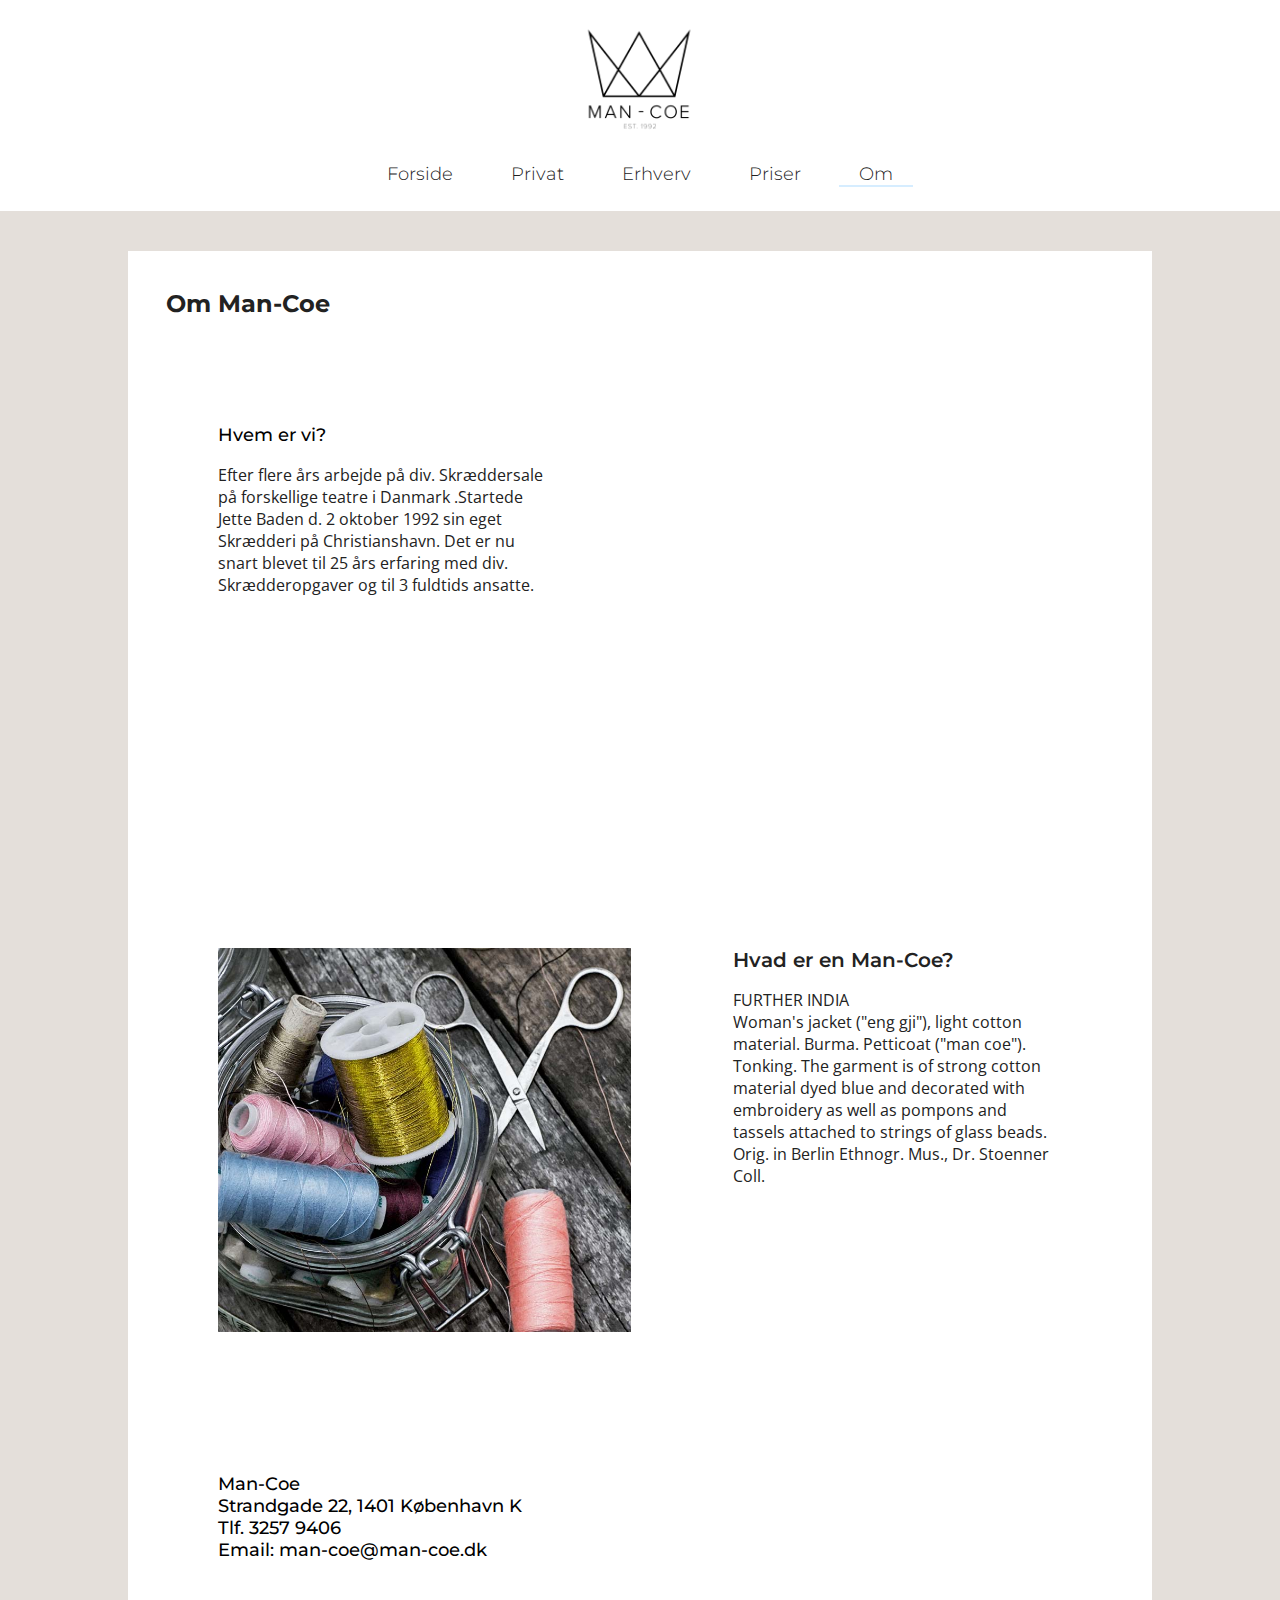
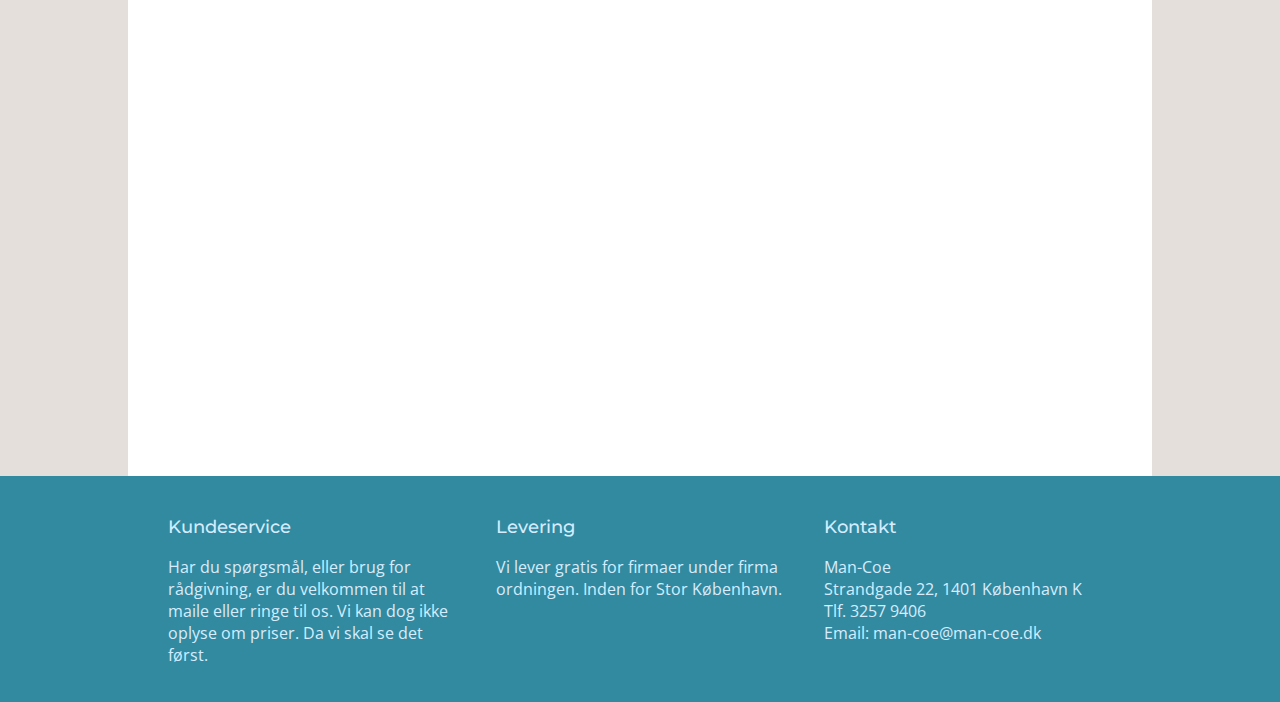
==== commit ea84dd88: "fixed footEEEER" ====
--- a/om-os.html
+++ b/om-os.html
@@ -72,7 +72,7 @@
             <div class="footer_column">
                 <h3>Kundeservice</h3>
                 <p>
-                    Kundeservice Har du spørgsmål, eller brug for rådgivning, er du velkommen til at maile eller ringe til os. Vi kan dog ikke oplyse om priser. Da vi skal se det først.
+                    Har du spørgsmål, eller brug for rådgivning, er du velkommen til at maile eller ringe til os. Vi kan dog ikke oplyse om priser. Da vi skal se det først.
 
                 </p>
             </div>
